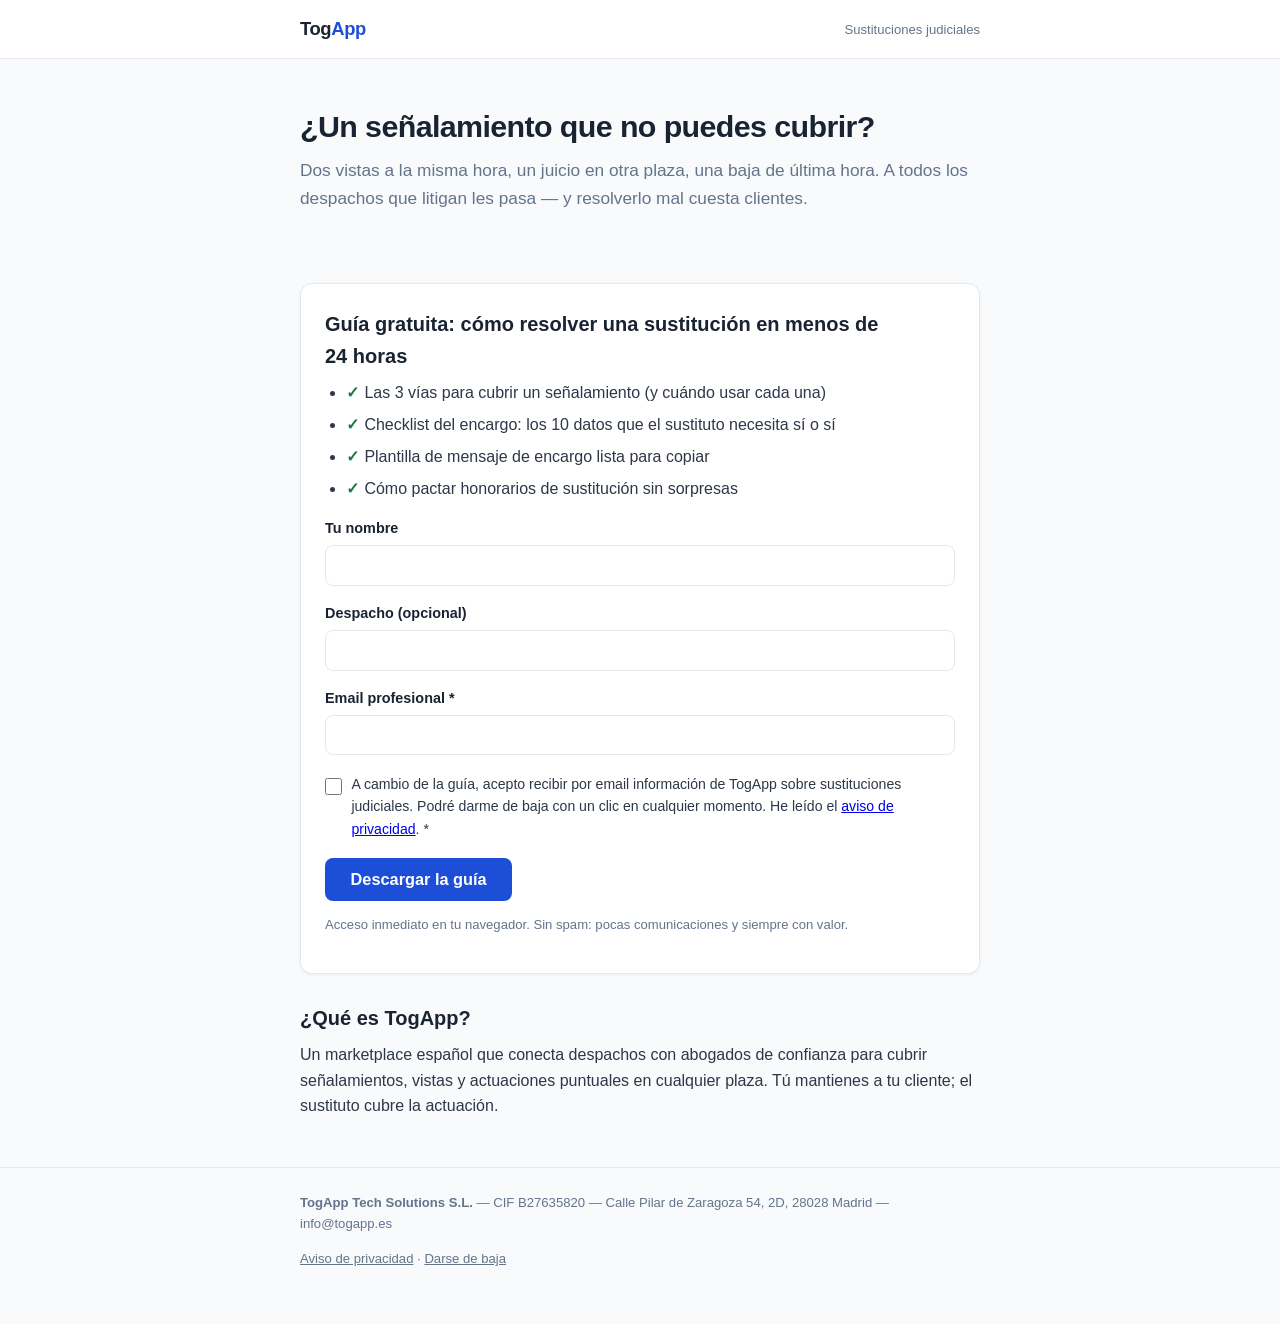
==== index.html @ 29870bee "Landing TogApp sustituciones - captacion inbound, aviso privacidad y baja" ====
<!doctype html>
<html lang="es">
<head>
  <meta charset="utf-8">
  <meta name="viewport" content="width=device-width, initial-scale=1">
  <title>TogApp — Sustituciones judiciales entre abogados</title>
  <meta name="description" content="Guía práctica y gratuita: cómo cubrir un señalamiento en menos de 24 horas. Para despachos y abogados que litigan.">
  <link rel="stylesheet" href="assets/estilo.css">
</head>
<body>
  <header class="sitio">
    <div class="contenedor">
      <a class="logo" href="/">Tog<span>App</span></a>
      <span class="nota">Sustituciones judiciales</span>
    </div>
  </header>

  <main class="contenedor">
    <section class="hero">
      <h1>¿Un señalamiento que no puedes cubrir?</h1>
      <p class="sub">Dos vistas a la misma hora, un juicio en otra plaza, una baja de última
      hora. A todos los despachos que litigan les pasa — y resolverlo mal cuesta clientes.</p>
    </section>

    <section class="tarjeta">
      <h2 style="margin-top:0">Guía gratuita: cómo resolver una sustitución en menos de 24&nbsp;horas</h2>
      <ul>
        <li><span class="check">✓</span>Las 3 vías para cubrir un señalamiento (y cuándo usar cada una)</li>
        <li><span class="check">✓</span>Checklist del encargo: los 10 datos que el sustituto necesita sí o sí</li>
        <li><span class="check">✓</span>Plantilla de mensaje de encargo lista para copiar</li>
        <li><span class="check">✓</span>Cómo pactar honorarios de sustitución sin sorpresas</li>
      </ul>

      <div id="error" class="aviso-error">Revisa el email y marca la casilla de consentimiento para continuar.</div>

      <form action="https://kikeguilabert.app.n8n.cloud/webhook/inbound-optin" method="POST">
        <div class="campo">
          <label for="nombre">Tu nombre</label>
          <input type="text" id="nombre" name="nombre" autocomplete="name">
        </div>
        <div class="campo">
          <label for="despacho">Despacho (opcional)</label>
          <input type="text" id="despacho" name="despacho" autocomplete="organization">
        </div>
        <div class="campo">
          <label for="email">Email profesional *</label>
          <input type="email" id="email" name="email" required autocomplete="email">
        </div>
        <div class="honeypot" aria-hidden="true">
          <label for="web2">Deja este campo vacío</label>
          <input type="text" id="web2" name="web2" tabindex="-1" autocomplete="off">
        </div>
        <label class="consent">
          <input type="checkbox" name="consent" value="si" required>
          <span>A cambio de la guía, acepto recibir por email información de TogApp sobre
          sustituciones judiciales. Podré darme de baja con un clic en cualquier momento.
          He leído el <a href="privacidad.html" target="_blank">aviso de privacidad</a>. *</span>
        </label>
        <button class="boton" type="submit">Descargar la guía</button>
        <p class="nota" style="margin-top:0.8rem">Acceso inmediato en tu navegador. Sin spam:
        pocas comunicaciones y siempre con valor.</p>
      </form>
    </section>

    <section>
      <h2>¿Qué es TogApp?</h2>
      <p>Un marketplace español que conecta despachos con abogados de confianza para cubrir
      señalamientos, vistas y actuaciones puntuales en cualquier plaza. Tú mantienes a tu
      cliente; el sustituto cubre la actuación.</p>
    </section>
  </main>

  <footer class="sitio">
    <div class="contenedor">
      <p><strong>TogApp Tech Solutions S.L.</strong> — CIF B27635820 — Calle Pilar de Zaragoza 54, 2D, 28028 Madrid — info@togapp.es</p>
      <p><a href="privacidad.html">Aviso de privacidad</a> · <a href="baja.html">Darse de baja</a></p>
    </div>
  </footer>

  <script>
    if (new URLSearchParams(location.search).get("error") === "1") {
      document.getElementById("error").style.display = "block";
    }
  </script>
</body>
</html>
---- assets/estilo.css ----
:root {
  --tinta: #1a2332;
  --texto: #2d3748;
  --suave: #64748b;
  --acento: #1d4ed8;
  --acento-osc: #1e40af;
  --fondo: #f8fafc;
  --blanco: #ffffff;
  --borde: #e2e8f0;
  --ok: #15803d;
}
* { box-sizing: border-box; margin: 0; padding: 0; }
body {
  font-family: -apple-system, BlinkMacSystemFont, "Segoe UI", Roboto, "Helvetica Neue", Arial, sans-serif;
  color: var(--texto);
  background: var(--fondo);
  line-height: 1.6;
}
.contenedor { max-width: 720px; margin: 0 auto; padding: 0 1.25rem; }
header.sitio {
  background: var(--blanco);
  border-bottom: 1px solid var(--borde);
  padding: 0.9rem 0;
}
header.sitio .contenedor { display: flex; align-items: center; justify-content: space-between; }
.logo { font-weight: 800; font-size: 1.15rem; color: var(--tinta); text-decoration: none; letter-spacing: -0.02em; }
.logo span { color: var(--acento); }
.hero { padding: 3rem 0 2rem; }
h1 { font-size: 1.9rem; line-height: 1.25; color: var(--tinta); letter-spacing: -0.02em; margin-bottom: 0.75rem; }
h2 { font-size: 1.25rem; color: var(--tinta); margin: 1.75rem 0 0.5rem; }
h3 { font-size: 1.05rem; color: var(--tinta); margin: 1.25rem 0 0.35rem; }
p { margin-bottom: 0.9rem; }
.sub { font-size: 1.08rem; color: var(--suave); }
ul, ol { margin: 0 0 1rem 1.3rem; }
li { margin-bottom: 0.4rem; }
.tarjeta {
  background: var(--blanco);
  border: 1px solid var(--borde);
  border-radius: 12px;
  padding: 1.5rem;
  margin: 1.5rem 0;
  box-shadow: 0 1px 3px rgba(15, 23, 42, 0.06);
}
.campo { margin-bottom: 1rem; }
.campo label { display: block; font-weight: 600; font-size: 0.9rem; margin-bottom: 0.3rem; color: var(--tinta); }
.campo input[type="text"], .campo input[type="email"] {
  width: 100%;
  padding: 0.65rem 0.75rem;
  border: 1px solid var(--borde);
  border-radius: 8px;
  font-size: 1rem;
  background: var(--blanco);
}
.campo input:focus { outline: 2px solid var(--acento); outline-offset: 1px; border-color: var(--acento); }
.consent { display: flex; gap: 0.6rem; align-items: flex-start; font-size: 0.88rem; color: var(--texto); margin: 1.1rem 0; }
.consent input { margin-top: 0.3rem; width: 1.05rem; height: 1.05rem; flex-shrink: 0; }
.boton {
  display: inline-block;
  background: var(--acento);
  color: var(--blanco);
  font-weight: 700;
  font-size: 1.02rem;
  padding: 0.75rem 1.6rem;
  border: 0;
  border-radius: 8px;
  cursor: pointer;
  text-decoration: none;
}
.boton:hover { background: var(--acento-osc); }
.nota { font-size: 0.82rem; color: var(--suave); }
.aviso-error {
  display: none;
  background: #fef2f2;
  border: 1px solid #fecaca;
  color: #b91c1c;
  border-radius: 8px;
  padding: 0.7rem 1rem;
  margin-bottom: 1rem;
  font-size: 0.92rem;
}
.aviso-ok { color: var(--ok); font-weight: 600; }
.check { color: var(--ok); font-weight: 700; margin-right: 0.35rem; }
.honeypot { position: absolute; left: -9999px; opacity: 0; height: 0; overflow: hidden; }
table.tabla { width: 100%; border-collapse: collapse; margin: 0 0 1rem; font-size: 0.93rem; }
table.tabla th, table.tabla td { border: 1px solid var(--borde); padding: 0.5rem 0.7rem; text-align: left; vertical-align: top; }
table.tabla th { background: var(--fondo); color: var(--tinta); }
blockquote.plantilla {
  background: var(--fondo);
  border-left: 3px solid var(--acento);
  padding: 0.9rem 1.1rem;
  border-radius: 0 8px 8px 0;
  font-size: 0.93rem;
  margin-bottom: 1rem;
  white-space: pre-line;
}
footer.sitio {
  border-top: 1px solid var(--borde);
  margin-top: 3rem;
  padding: 1.5rem 0 2.5rem;
  font-size: 0.82rem;
  color: var(--suave);
}
footer.sitio a { color: var(--suave); }
@media (max-width: 560px) { h1 { font-size: 1.5rem; } .hero { padding: 2rem 0 1rem; } }
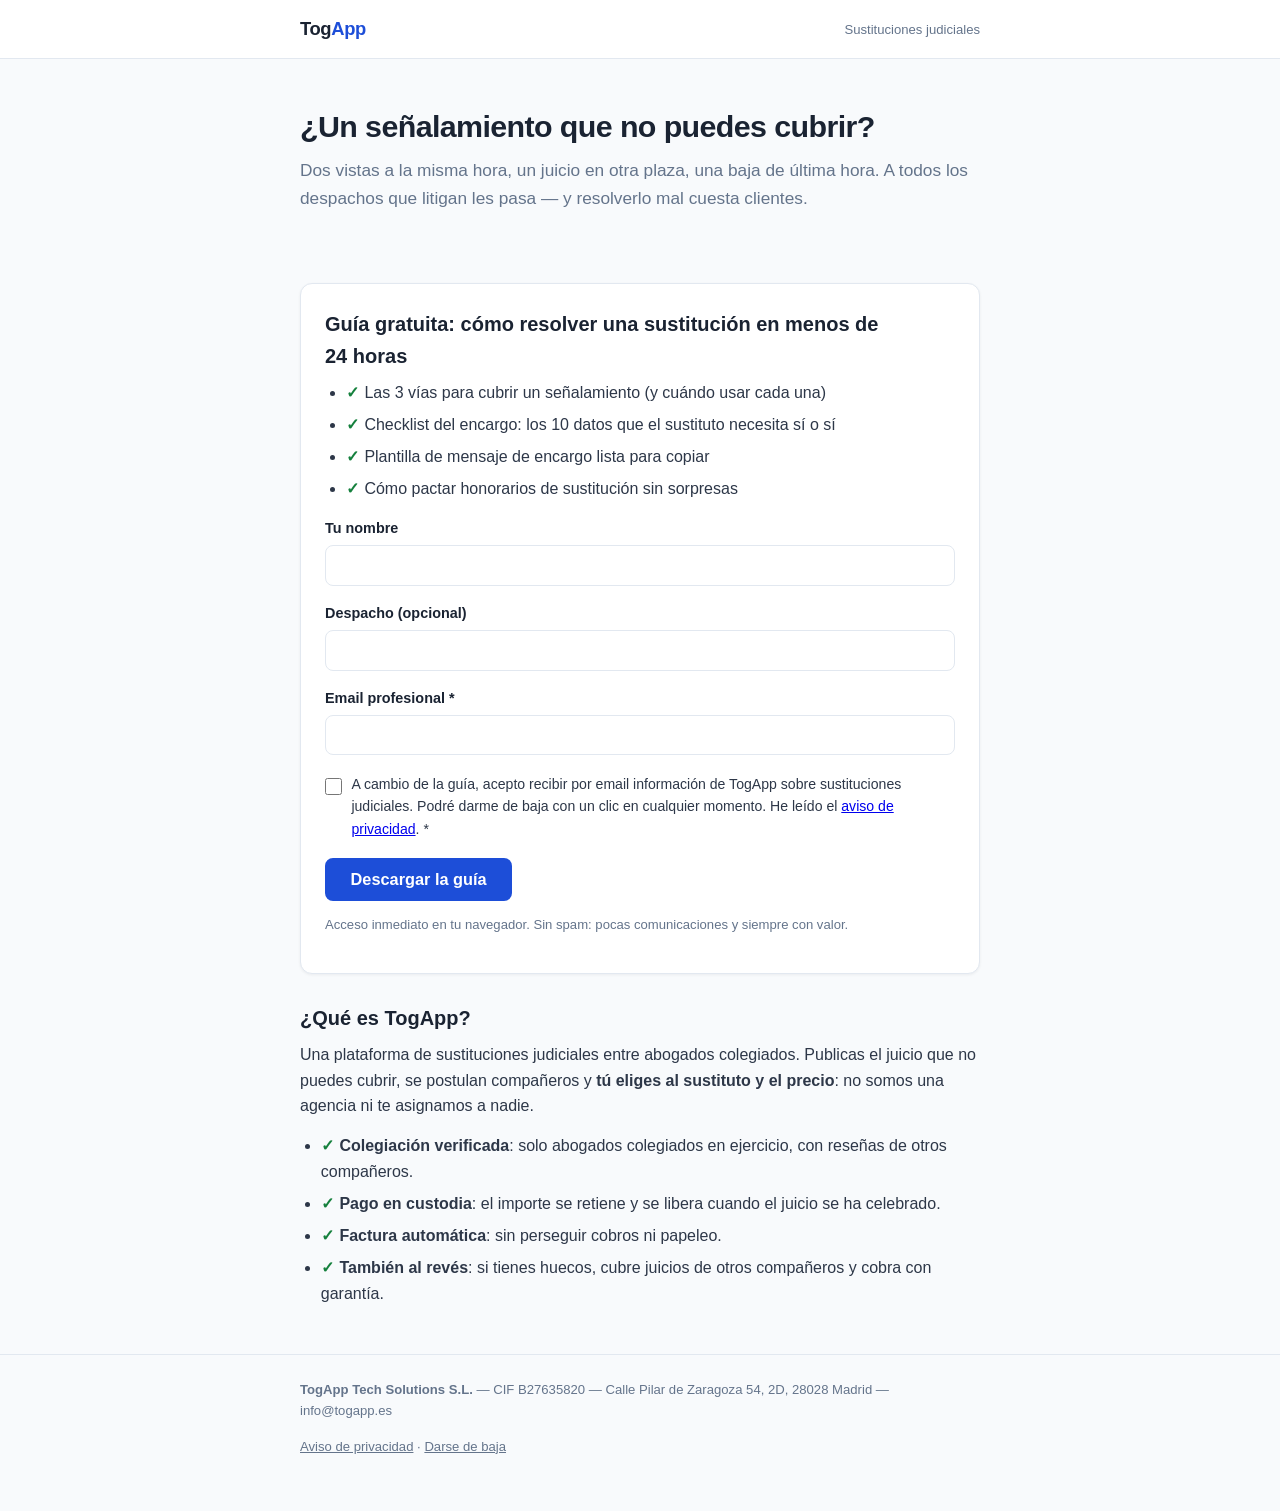
==== commit 93b1ea4f: "Landing: descripcion de TogApp alineada con el producto (eleccion de sustituto y precio, colegiacion" ====
--- a/index.html
+++ b/index.html
@@ -64,9 +64,15 @@
 
     <section>
       <h2>¿Qué es TogApp?</h2>
-      <p>Un marketplace español que conecta despachos con abogados de confianza para cubrir
-      señalamientos, vistas y actuaciones puntuales en cualquier plaza. Tú mantienes a tu
-      cliente; el sustituto cubre la actuación.</p>
+      <p>Una plataforma de sustituciones judiciales entre abogados colegiados. Publicas el
+      juicio que no puedes cubrir, se postulan compañeros y <strong>tú eliges al sustituto
+      y el precio</strong>: no somos una agencia ni te asignamos a nadie.</p>
+      <ul>
+        <li><span class="check">✓</span><strong>Colegiación verificada</strong>: solo abogados colegiados en ejercicio, con reseñas de otros compañeros.</li>
+        <li><span class="check">✓</span><strong>Pago en custodia</strong>: el importe se retiene y se libera cuando el juicio se ha celebrado.</li>
+        <li><span class="check">✓</span><strong>Factura automática</strong>: sin perseguir cobros ni papeleo.</li>
+        <li><span class="check">✓</span><strong>También al revés</strong>: si tienes huecos, cubre juicios de otros compañeros y cobra con garantía.</li>
+      </ul>
     </section>
   </main>
 
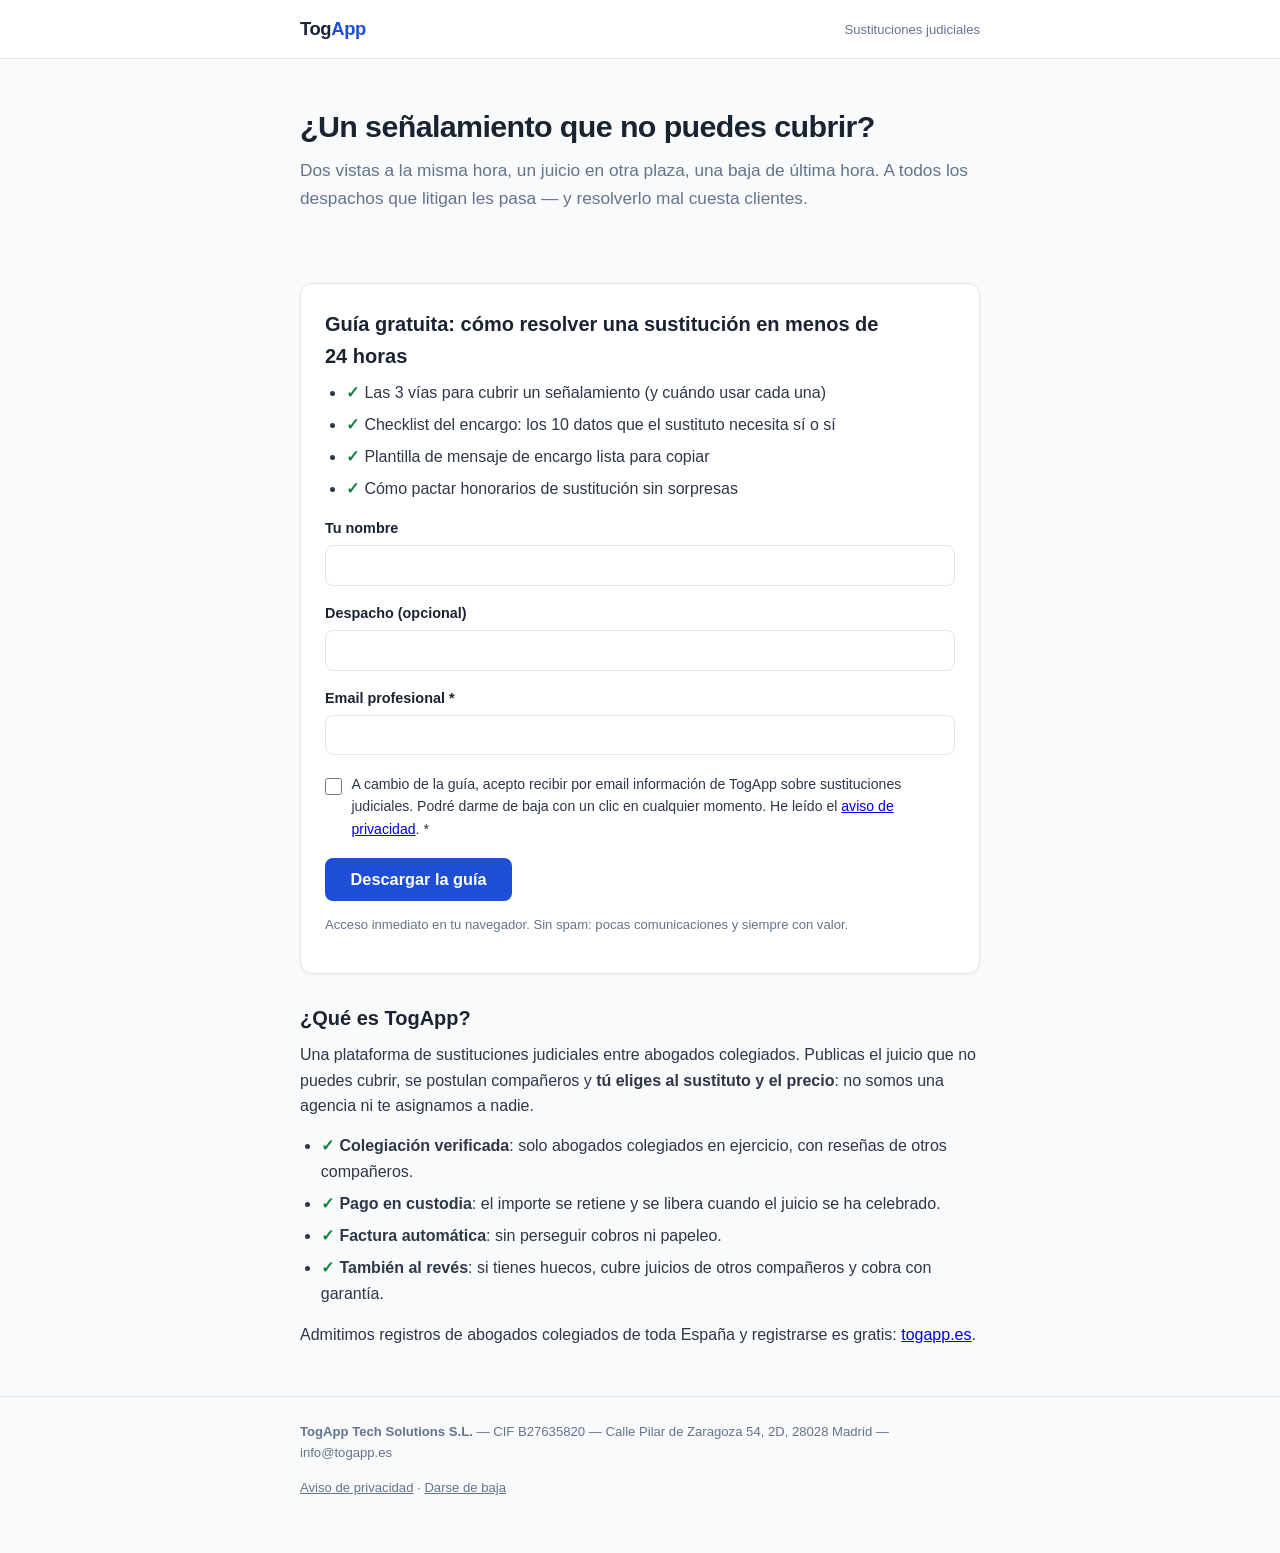
==== commit 1478033f: "Landing: invitar a registrarse (registros abiertos en toda Espana) Co-Authored-By: Claude Fable 5.1 " ====
--- a/index.html
+++ b/index.html
@@ -73,6 +73,8 @@
         <li><span class="check">✓</span><strong>Factura automática</strong>: sin perseguir cobros ni papeleo.</li>
         <li><span class="check">✓</span><strong>También al revés</strong>: si tienes huecos, cubre juicios de otros compañeros y cobra con garantía.</li>
       </ul>
+      <p>Admitimos registros de abogados colegiados de toda España y registrarse es gratis:
+      <a href="https://togapp.es">togapp.es</a>.</p>
     </section>
   </main>
 
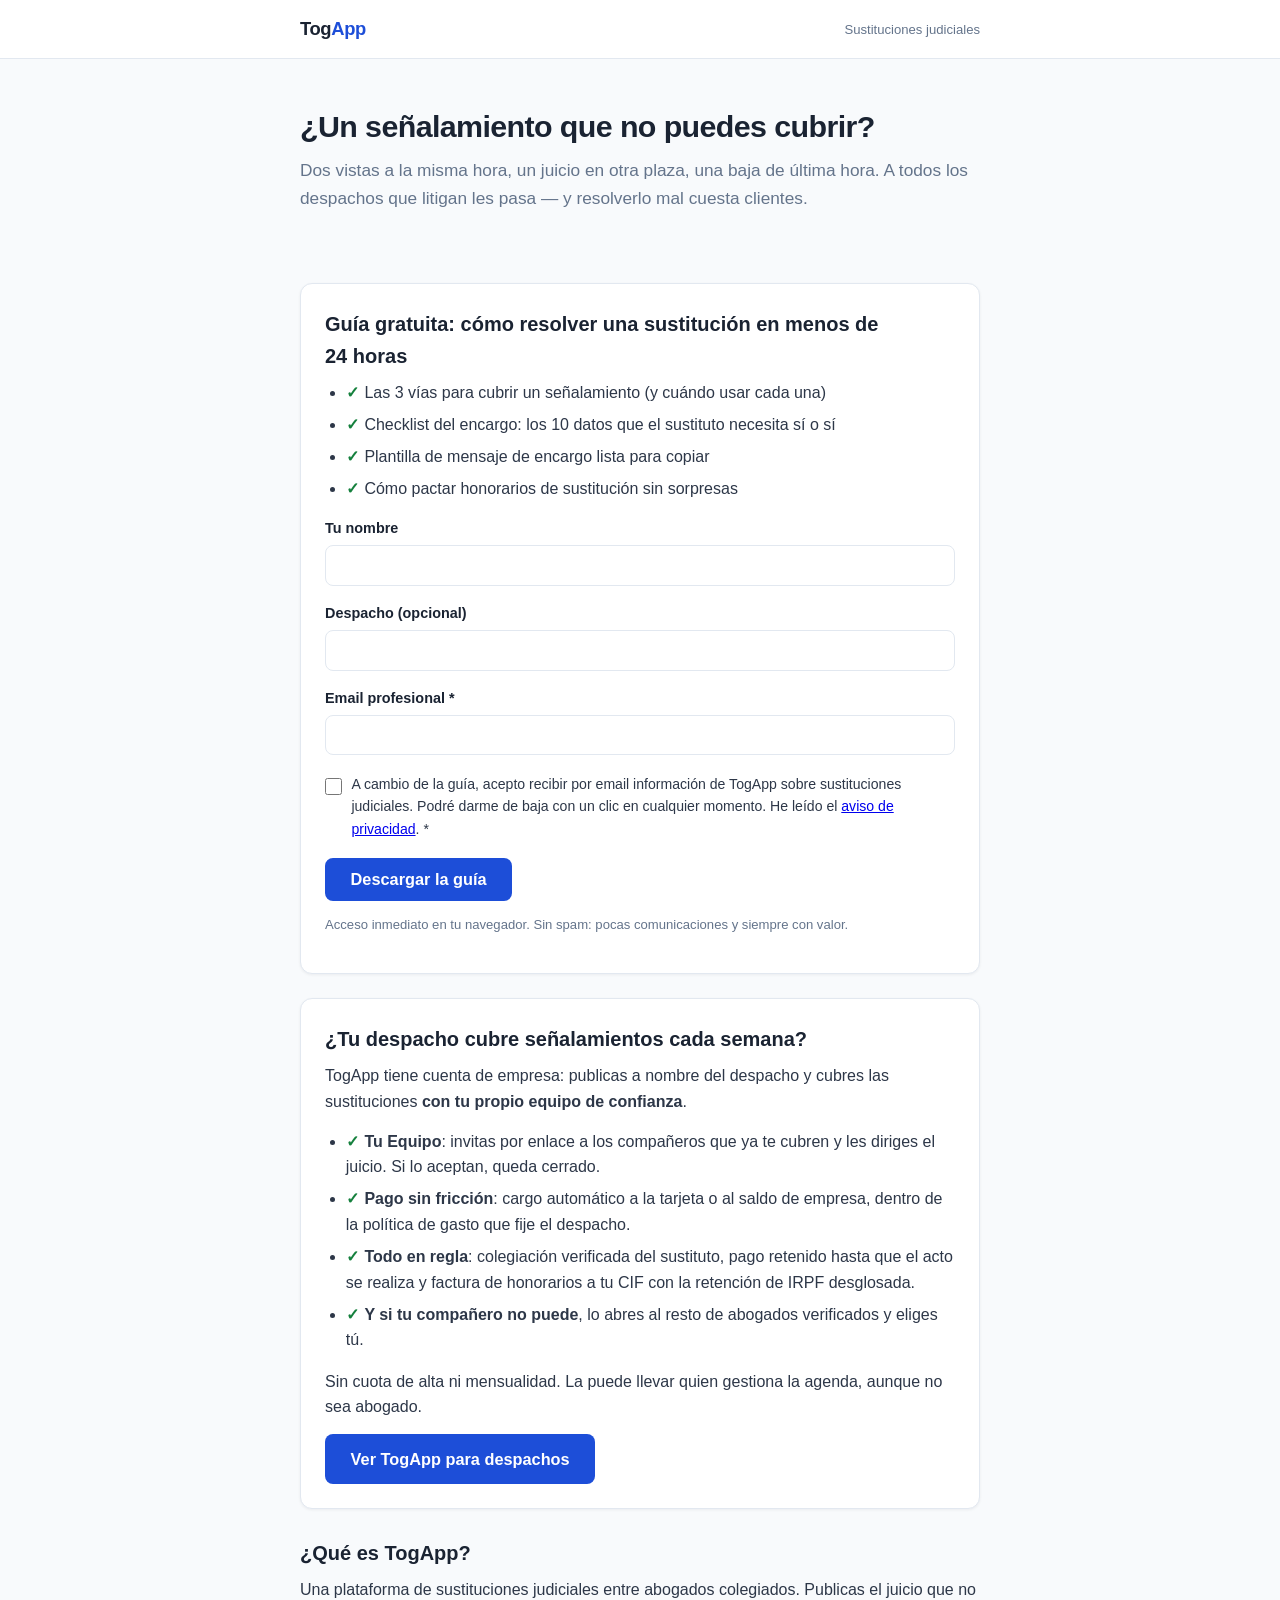
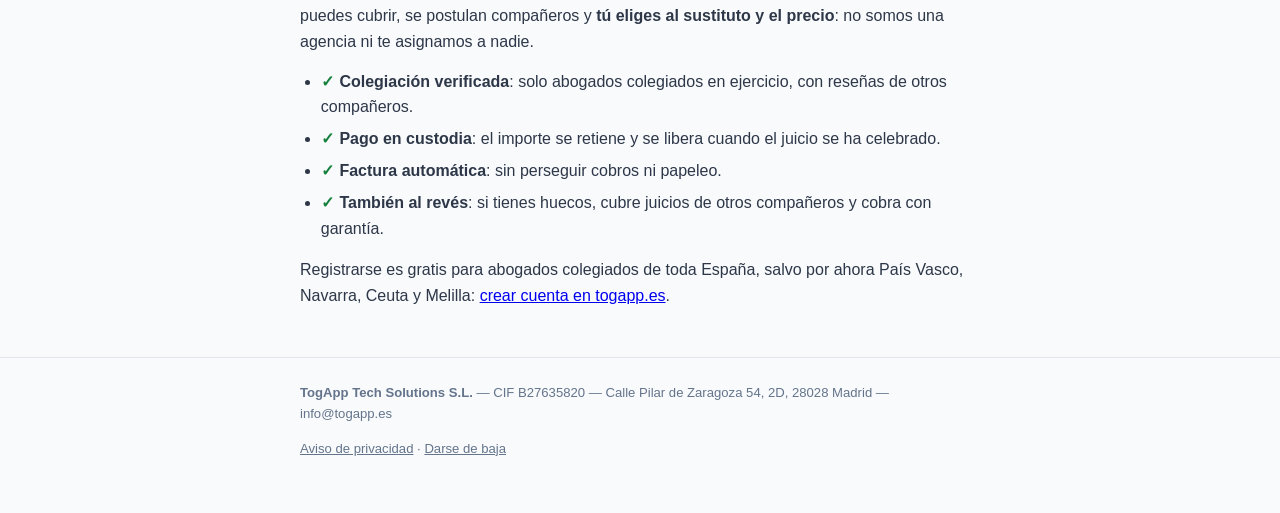
==== commit 9379218e: "Panel por segmentos (respuestas rapidas, hitos, contenido), bloque para despachos en la landing y en" ====
--- a/index.html
+++ b/index.html
@@ -62,6 +62,21 @@
       </form>
     </section>
 
+    <section class="tarjeta">
+      <h2 style="margin-top:0">¿Tu despacho cubre señalamientos cada semana?</h2>
+      <p>TogApp tiene cuenta de empresa: publicas a nombre del despacho y cubres las
+      sustituciones <strong>con tu propio equipo de confianza</strong>.</p>
+      <ul>
+        <li><span class="check">✓</span><strong>Tu Equipo</strong>: invitas por enlace a los compañeros que ya te cubren y les diriges el juicio. Si lo aceptan, queda cerrado.</li>
+        <li><span class="check">✓</span><strong>Pago sin fricción</strong>: cargo automático a la tarjeta o al saldo de empresa, dentro de la política de gasto que fije el despacho.</li>
+        <li><span class="check">✓</span><strong>Todo en regla</strong>: colegiación verificada del sustituto, pago retenido hasta que el acto se realiza y factura de honorarios a tu CIF con la retención de IRPF desglosada.</li>
+        <li><span class="check">✓</span><strong>Y si tu compañero no puede</strong>, lo abres al resto de abogados verificados y eliges tú.</li>
+      </ul>
+      <p>Sin cuota de alta ni mensualidad. La puede llevar quien gestiona la agenda, aunque no
+      sea abogado.</p>
+      <a class="boton" href="ir.html?c=landing-despachos&amp;d=empresas">Ver TogApp para despachos</a>
+    </section>
+
     <section>
       <h2>¿Qué es TogApp?</h2>
       <p>Una plataforma de sustituciones judiciales entre abogados colegiados. Publicas el
@@ -73,8 +88,9 @@
         <li><span class="check">✓</span><strong>Factura automática</strong>: sin perseguir cobros ni papeleo.</li>
         <li><span class="check">✓</span><strong>También al revés</strong>: si tienes huecos, cubre juicios de otros compañeros y cobra con garantía.</li>
       </ul>
-      <p>Admitimos registros de abogados colegiados de toda España y registrarse es gratis:
-      <a href="https://togapp.es">togapp.es</a>.</p>
+      <p>Registrarse es gratis para abogados colegiados de toda España, salvo por ahora País
+      Vasco, Navarra, Ceuta y Melilla:
+      <a href="ir.html?c=landing-registro&amp;d=registro">crear cuenta en togapp.es</a>.</p>
     </section>
   </main>
 
